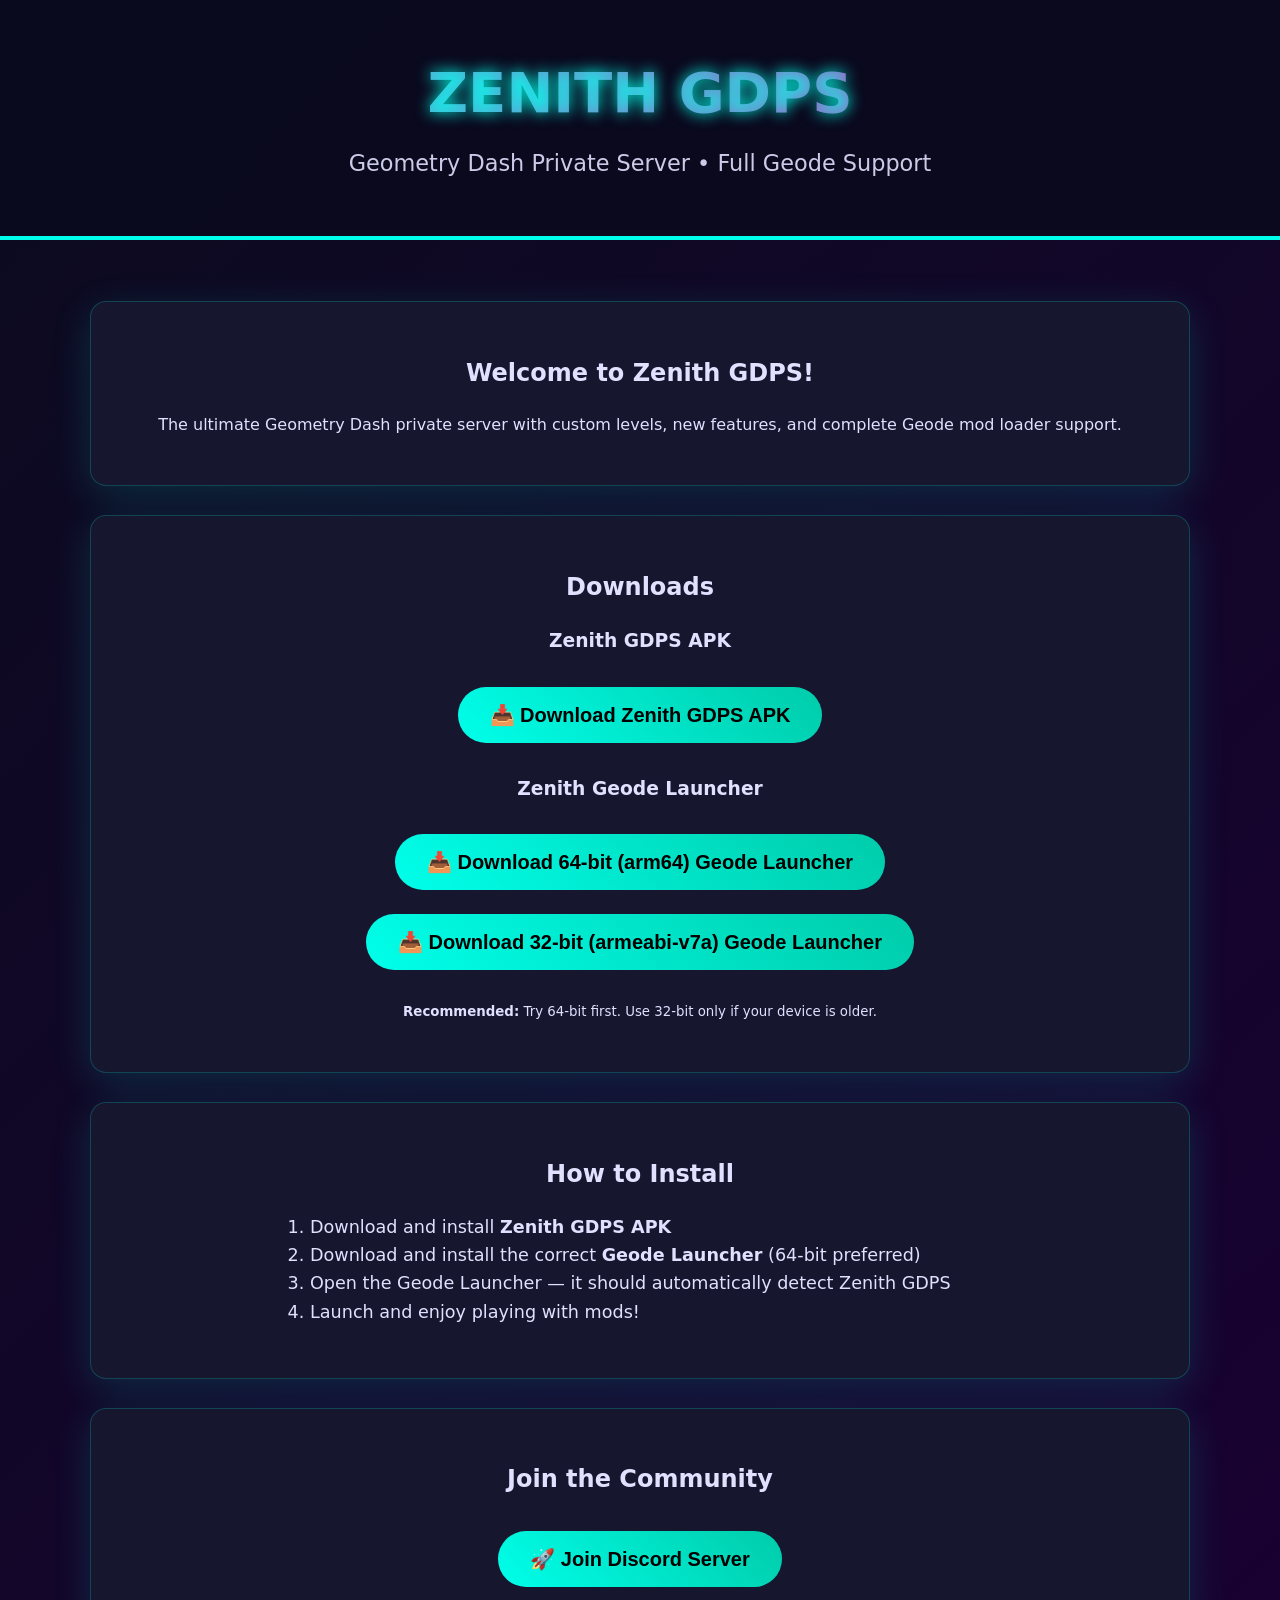
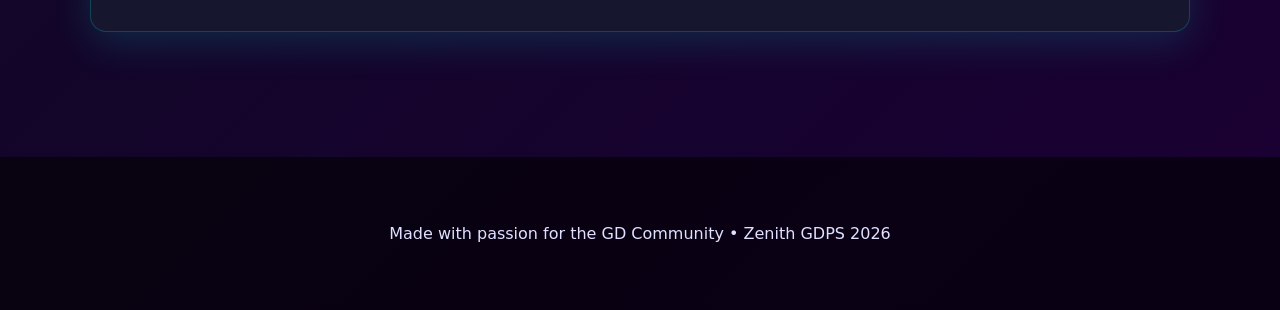
==== index.html @ c4c2c124 "Add index.html for Zenith GDPS landing page This HTML file serves as the main page for the Zenith GD" ====
<!DOCTYPE html>
<html lang="en">
<head>
  <meta charset="UTF-8">
  <meta name="viewport" content="width=device-width, initial-scale=1.0">
  <title>Zenith GDPS - Geometry Dash Private Server</title>
  <style>
    :root {
      --primary: #00ffea;
      --accent: #ff00aa;
      --bg: #0b0b1f;
      --card: #16162e;
    }
    body {
      margin: 0;
      font-family: 'Segoe UI', system-ui, sans-serif;
      background: linear-gradient(135deg, #0b0b1f 0%, #1a0033 100%);
      color: #e0e0ff;
      text-align: center;
      line-height: 1.6;
    }
    header {
      background: rgba(10, 10, 30, 0.95);
      padding: 3rem 1rem 2rem;
      border-bottom: 4px solid var(--primary);
    }
    h1 {
      font-size: 3.5rem;
      margin: 0;
      background: linear-gradient(90deg, var(--primary), var(--accent));
      -webkit-background-clip: text;
      -webkit-text-fill-color: transparent;
    }
    .tagline { font-size: 1.4rem; margin-top: 0.5rem; opacity: 0.9; }

    .container { max-width: 1100px; margin: 0 auto; padding: 2rem 1rem; }

    .card {
      background: var(--card);
      border-radius: 16px;
      padding: 2rem;
      margin: 1.8rem auto;
      box-shadow: 0 10px 40px rgba(0, 255, 234, 0.15);
      border: 1px solid rgba(0, 255, 234, 0.2);
    }

    .download-btn {
      background: linear-gradient(45deg, var(--primary), #00ccaa);
      color: black;
      padding: 16px 32px;
      font-size: 1.25rem;
      font-weight: bold;
      border: none;
      border-radius: 50px;
      cursor: pointer;
      margin: 12px;
      transition: all 0.3s;
    }
    .download-btn:hover {
      transform: translateY(-5px) scale(1.05);
      box-shadow: 0 15px 30px rgba(0, 255, 234, 0.4);
    }

    footer {
      padding: 3rem 1rem;
      background: rgba(0,0,0,0.6);
      margin-top: 4rem;
    }
    .neon { text-shadow: 0 0 15px var(--primary); }
  </style>
</head>
<body>
  <header>
    <h1 class="neon">ZENITH GDPS</h1>
    <p class="tagline">Geometry Dash Private Server • Full Geode Support</p>
  </header>

  <div class="container">
    <div class="card">
      <h2>Welcome to Zenith GDPS!</h2>
      <p>The ultimate Geometry Dash private server with custom levels, new features, and complete Geode mod loader support.</p>
    </div>

    <div class="card">
      <h2>Downloads</h2>
      
      <h3>Zenith GDPS APK</h3>
      <a href="https://github.com/JigglerRizzles09/ZGeode/releases/download/Geode/Zenith_GDPS.apk" download>
        <button class="download-btn">📥 Download Zenith GDPS APK</button>
      </a>

      <h3>Zenith Geode Launcher</h3>
      <a href="https://github.com/JigglerRizzles09/ZGeode/releases/download/Geode/app-arm64-v8a-debug.apk" download>
        <button class="download-btn">📥 Download 64-bit (arm64) Geode Launcher</button>
      </a>
      <a href="https://github.com/JigglerRizzles09/ZGeode/releases/download/Geode/app-armeabi-v7a-debug.apk" download>
        <button class="download-btn">📥 Download 32-bit (armeabi-v7a) Geode Launcher</button>
      </a>

      <p><small><strong>Recommended:</strong> Try 64-bit first. Use 32-bit only if your device is older.</small></p>
    </div>

    <div class="card">
      <h2>How to Install</h2>
      <ol style="text-align: left; max-width: 700px; margin: 20px auto; font-size: 1.1rem;">
        <li>Download and install <strong>Zenith GDPS APK</strong></li>
        <li>Download and install the correct <strong>Geode Launcher</strong> (64-bit preferred)</li>
        <li>Open the Geode Launcher — it should automatically detect Zenith GDPS</li>
        <li>Launch and enjoy playing with mods!</li>
      </ol>
    </div>

    <div class="card">
      <h2>Join the Community</h2>
      <a href="YOUR_DISCORD_LINK_HERE" target="_blank">
        <button class="download-btn">🚀 Join Discord Server</button>
      </a>
    </div>
  </div>

  <footer>
    <p>Made with passion for the GD Community • Zenith GDPS 2026</p>
  </footer>
</body>
</html>
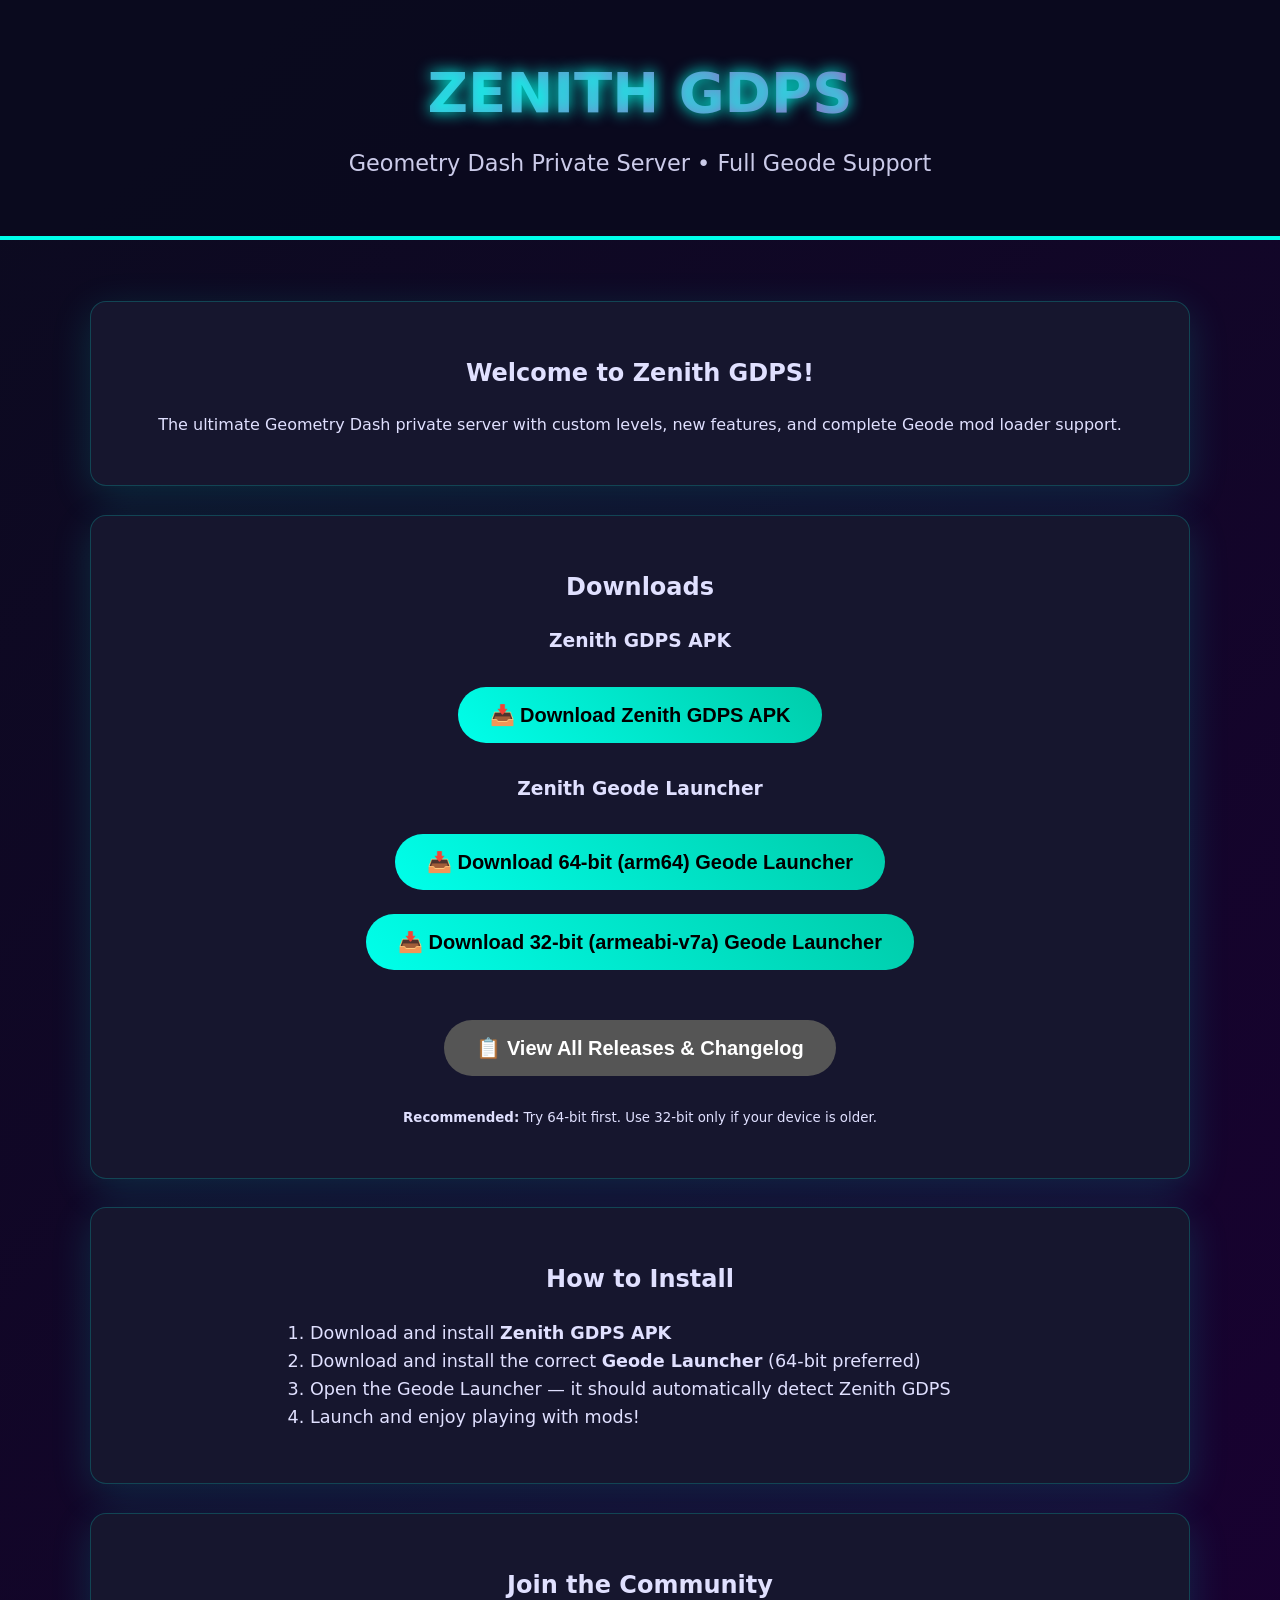
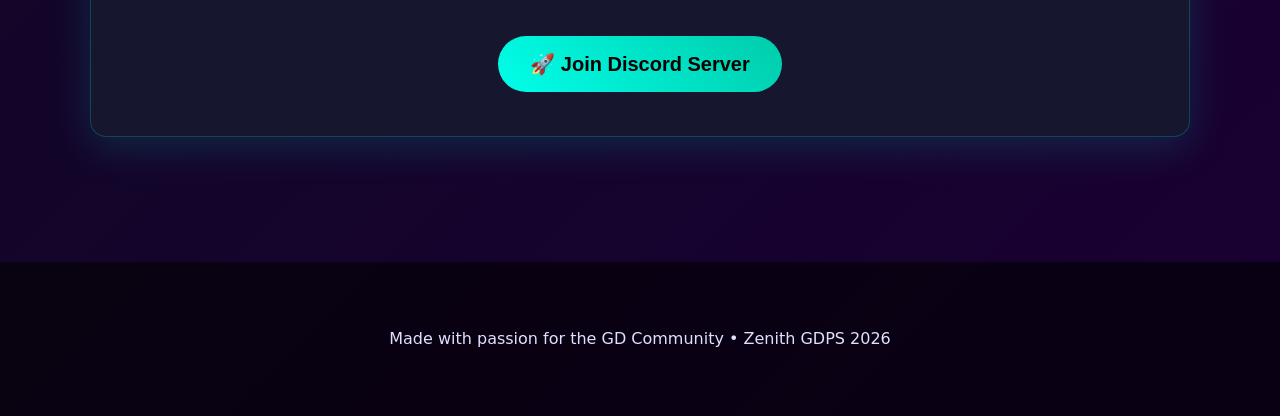
==== commit dfdcd5b1: "Update index.html" ====
--- a/index.html
+++ b/index.html
@@ -97,6 +97,11 @@
         <button class="download-btn">📥 Download 32-bit (armeabi-v7a) Geode Launcher</button>
       </a>
 
+      <br><br>
+      <a href="https://github.com/JigglerRizzles09/ZGeode/releases/tag/Geode" target="_blank">
+        <button class="download-btn" style="background: #555; color: white;">📋 View All Releases & Changelog</button>
+      </a>
+
       <p><small><strong>Recommended:</strong> Try 64-bit first. Use 32-bit only if your device is older.</small></p>
     </div>
 
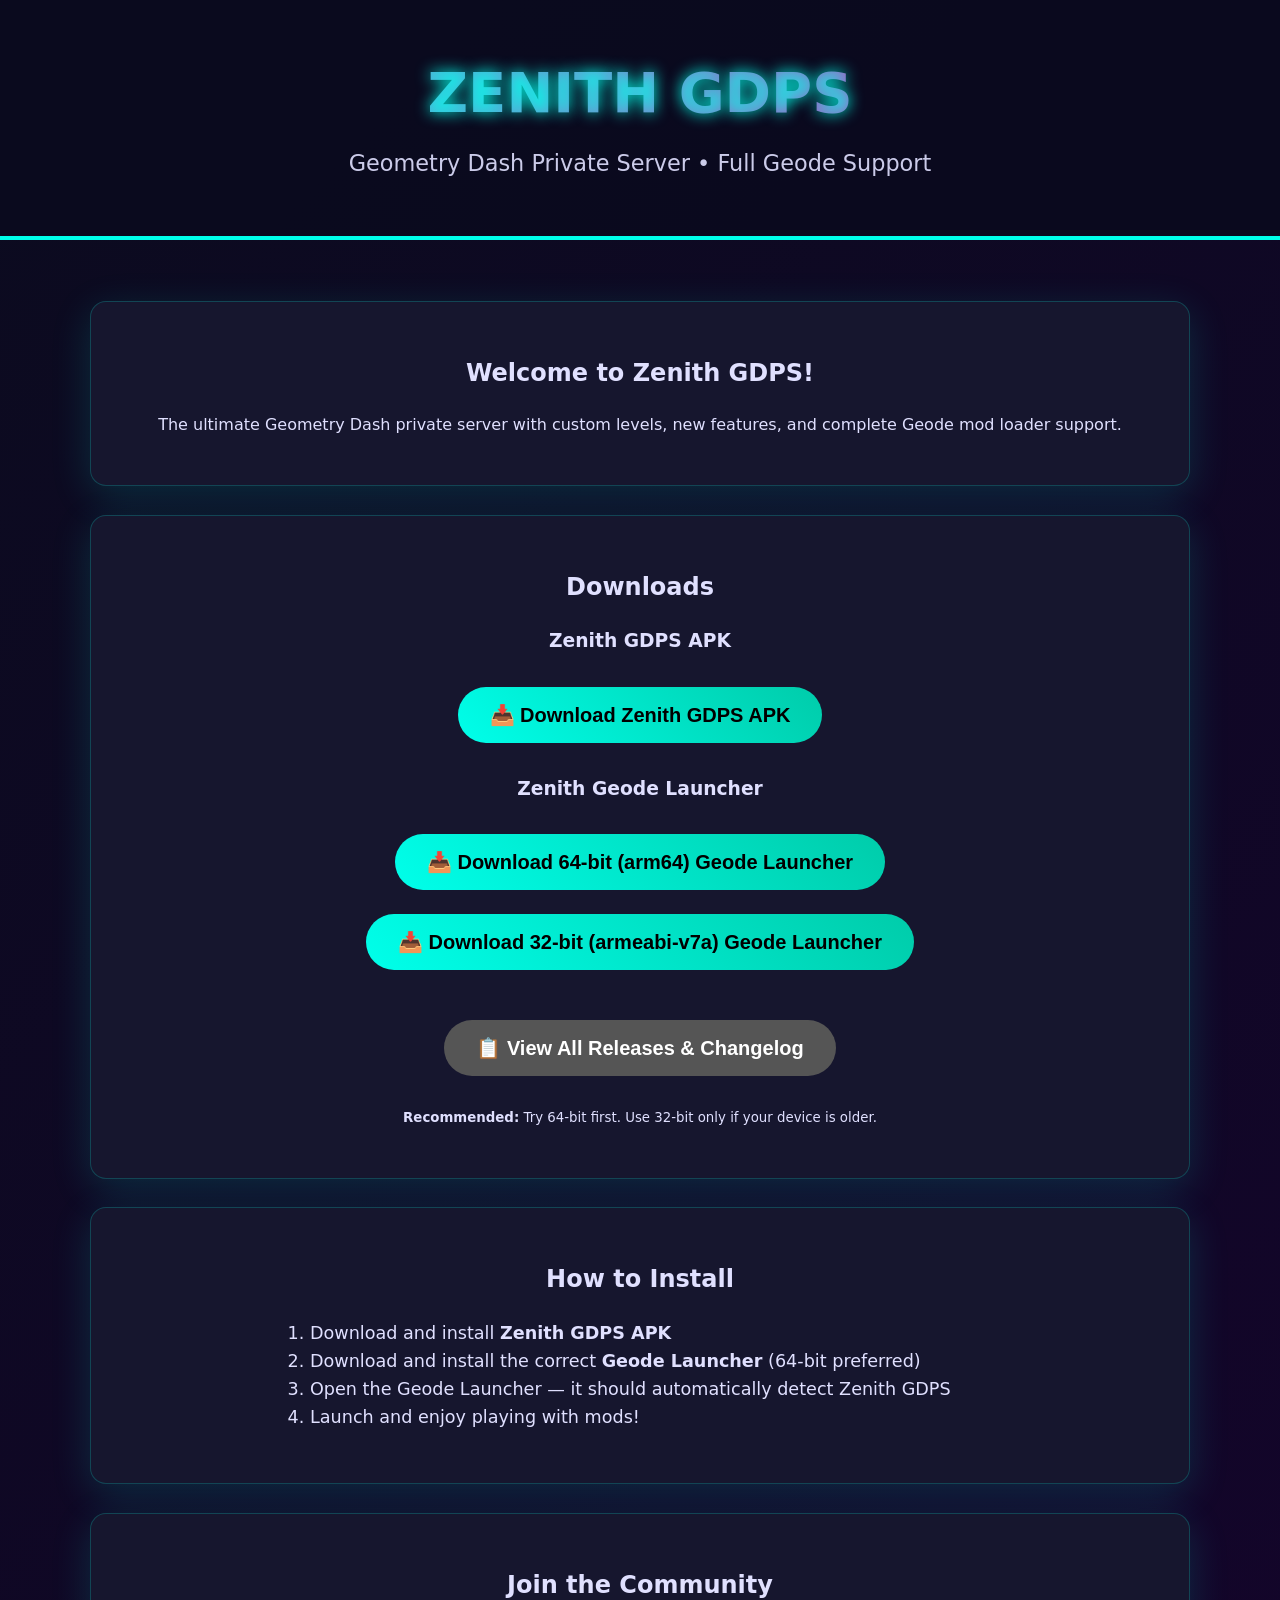
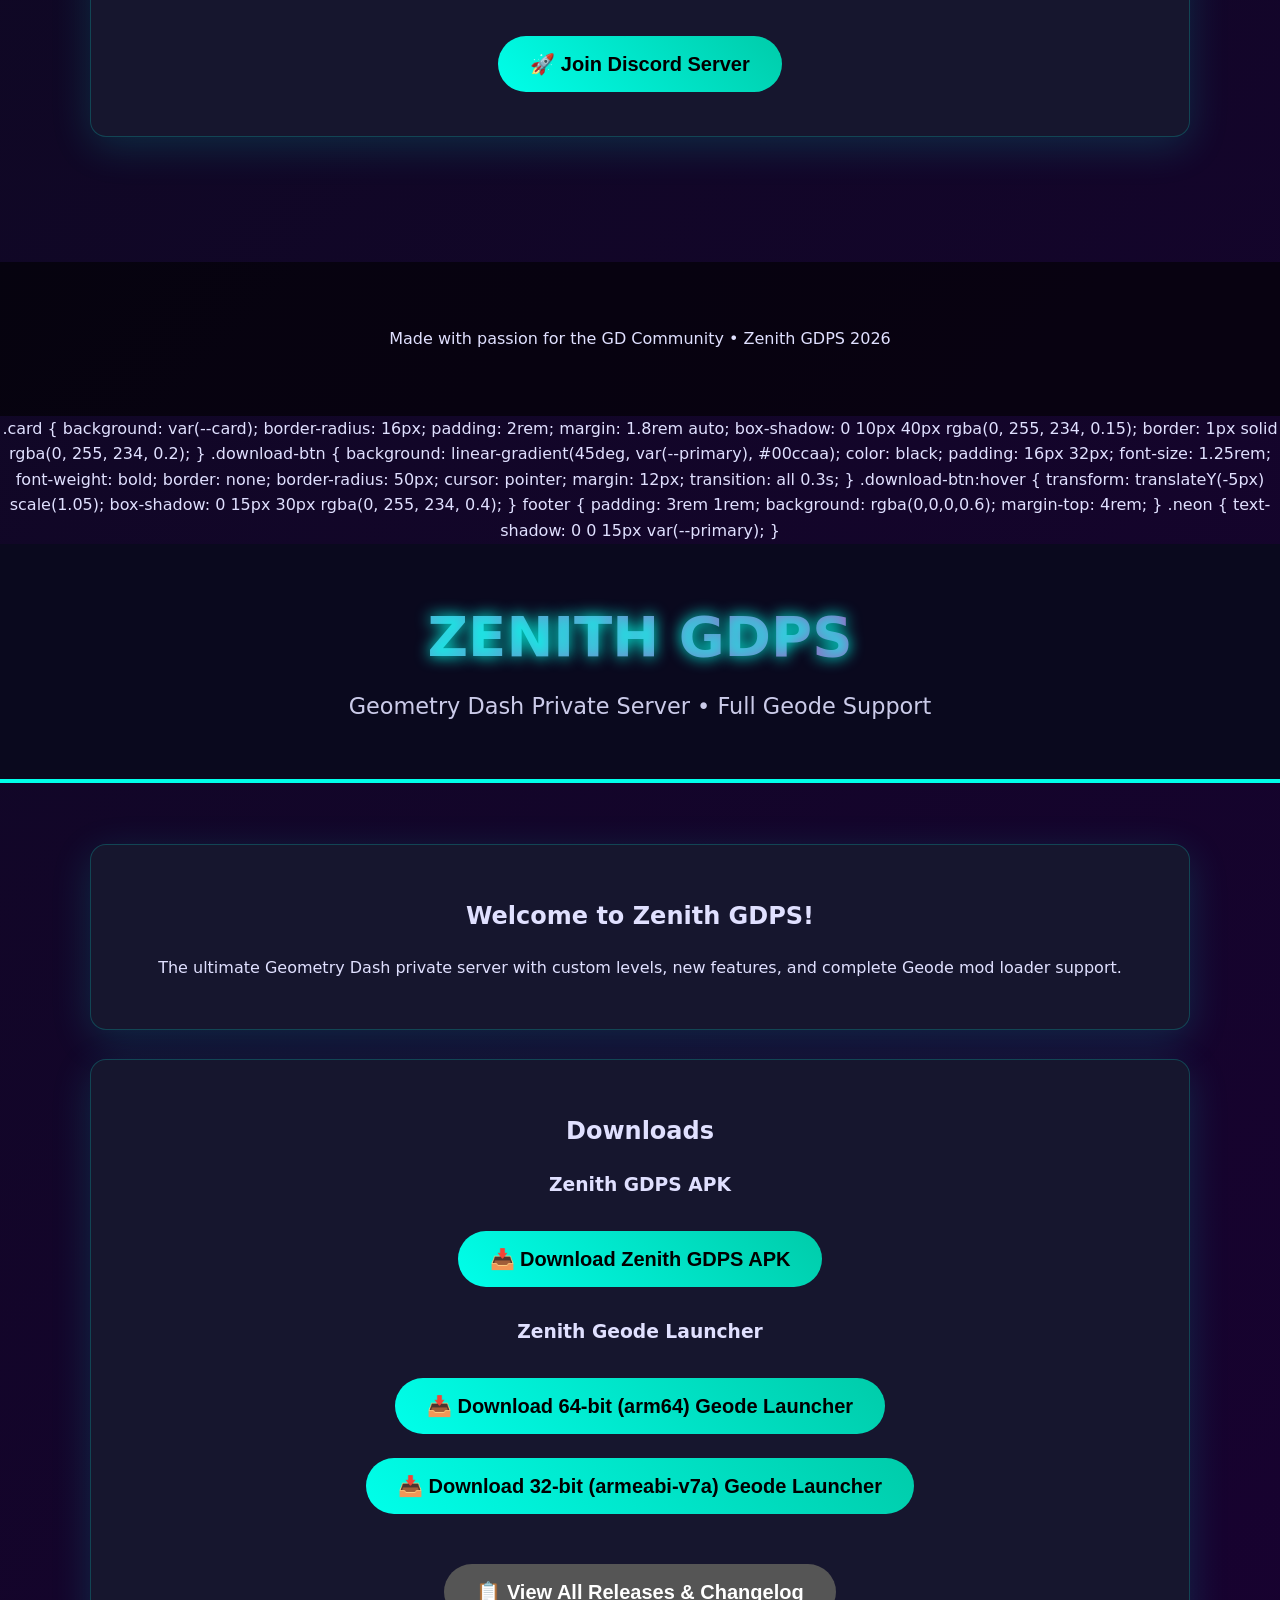
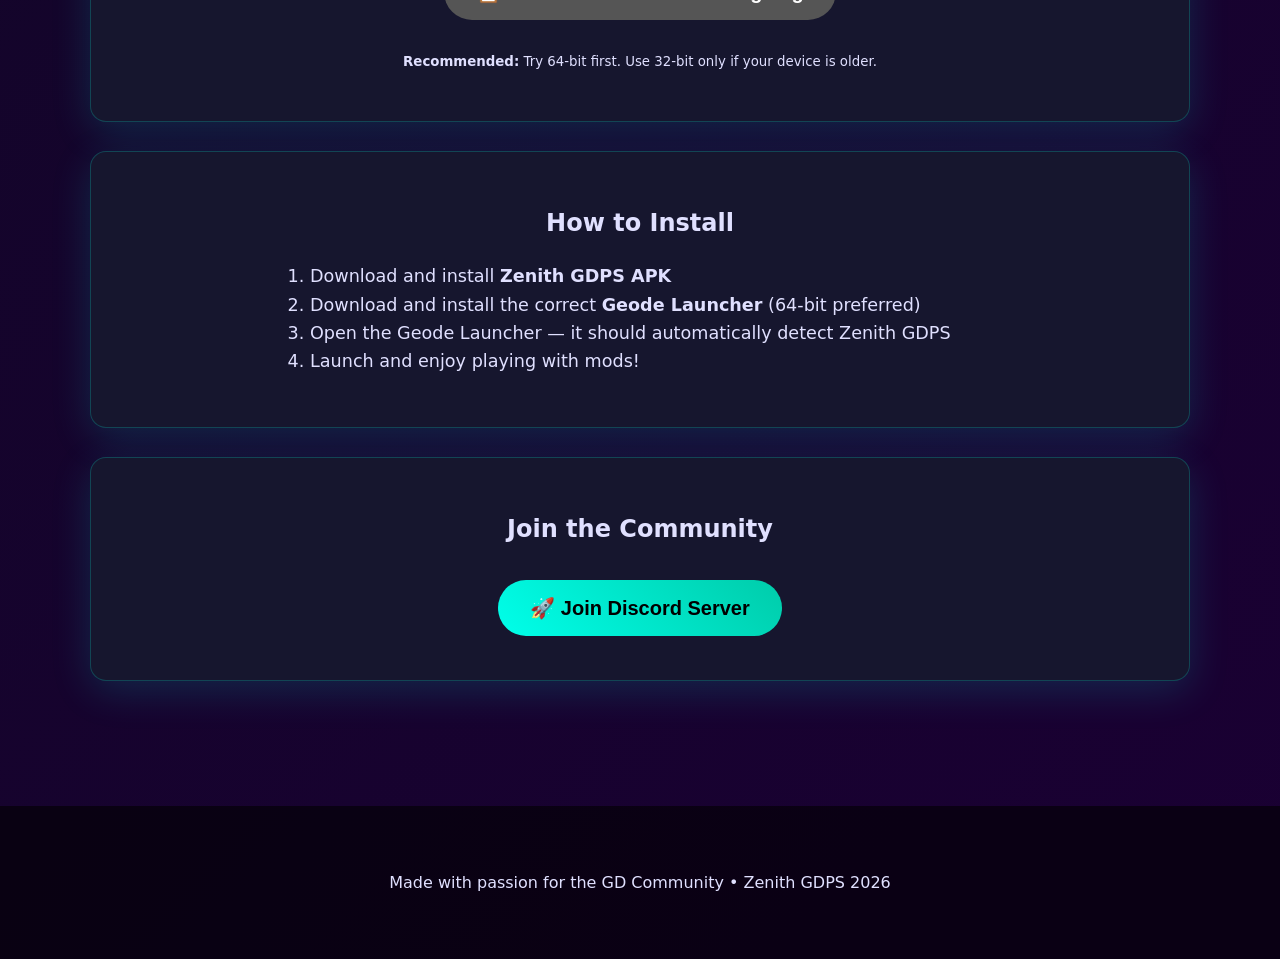
==== commit dd9c588f: "Add styling and download buttons to index.html" ====
--- a/index.html
+++ b/index.html
@@ -128,3 +128,96 @@
   </footer>
 </body>
 </html>
+    .card {
+      background: var(--card);
+      border-radius: 16px;
+      padding: 2rem;
+      margin: 1.8rem auto;
+      box-shadow: 0 10px 40px rgba(0, 255, 234, 0.15);
+      border: 1px solid rgba(0, 255, 234, 0.2);
+    }
+
+    .download-btn {
+      background: linear-gradient(45deg, var(--primary), #00ccaa);
+      color: black;
+      padding: 16px 32px;
+      font-size: 1.25rem;
+      font-weight: bold;
+      border: none;
+      border-radius: 50px;
+      cursor: pointer;
+      margin: 12px;
+      transition: all 0.3s;
+    }
+    .download-btn:hover {
+      transform: translateY(-5px) scale(1.05);
+      box-shadow: 0 15px 30px rgba(0, 255, 234, 0.4);
+    }
+
+    footer {
+      padding: 3rem 1rem;
+      background: rgba(0,0,0,0.6);
+      margin-top: 4rem;
+    }
+    .neon { text-shadow: 0 0 15px var(--primary); }
+  </style>
+</head>
+<body>
+  <header>
+    <h1 class="neon">ZENITH GDPS</h1>
+    <p class="tagline">Geometry Dash Private Server • Full Geode Support</p>
+  </header>
+
+  <div class="container">
+    <div class="card">
+      <h2>Welcome to Zenith GDPS!</h2>
+      <p>The ultimate Geometry Dash private server with custom levels, new features, and complete Geode mod loader support.</p>
+    </div>
+
+    <div class="card">
+      <h2>Downloads</h2>
+      
+      <h3>Zenith GDPS APK</h3>
+      <a href="https://github.com/JigglerRizzles09/ZGeode/releases/download/Geode/Zenith_GDPS.apk" download>
+        <button class="download-btn">📥 Download Zenith GDPS APK</button>
+      </a>
+
+      <h3>Zenith Geode Launcher</h3>
+      <a href="https://github.com/JigglerRizzles09/ZGeode/releases/download/Geode/app-arm64-v8a-debug.apk" download>
+        <button class="download-btn">📥 Download 64-bit (arm64) Geode Launcher</button>
+      </a>
+      <a href="https://github.com/JigglerRizzles09/ZGeode/releases/download/Geode/app-armeabi-v7a-debug.apk" download>
+        <button class="download-btn">📥 Download 32-bit (armeabi-v7a) Geode Launcher</button>
+      </a>
+
+      <br><br>
+      <a href="https://github.com/JigglerRizzles09/ZGeode/releases/tag/Geode" target="_blank">
+        <button class="download-btn" style="background: #555; color: white;">📋 View All Releases & Changelog</button>
+      </a>
+
+      <p><small><strong>Recommended:</strong> Try 64-bit first. Use 32-bit only if your device is older.</small></p>
+    </div>
+
+    <div class="card">
+      <h2>How to Install</h2>
+      <ol style="text-align: left; max-width: 700px; margin: 20px auto; font-size: 1.1rem;">
+        <li>Download and install <strong>Zenith GDPS APK</strong></li>
+        <li>Download and install the correct <strong>Geode Launcher</strong> (64-bit preferred)</li>
+        <li>Open the Geode Launcher — it should automatically detect Zenith GDPS</li>
+        <li>Launch and enjoy playing with mods!</li>
+      </ol>
+    </div>
+
+    <div class="card">
+      <h2>Join the Community</h2>
+      <a href="YOUR_DISCORD_LINK_HERE" target="_blank">
+        <button class="download-btn">🚀 Join Discord Server</button>
+      </a>
+    </div>
+  </div>
+
+  <footer>
+    <p>Made with passion for the GD Community • Zenith GDPS 2026</p>
+  </footer>
+</body>
+</html>
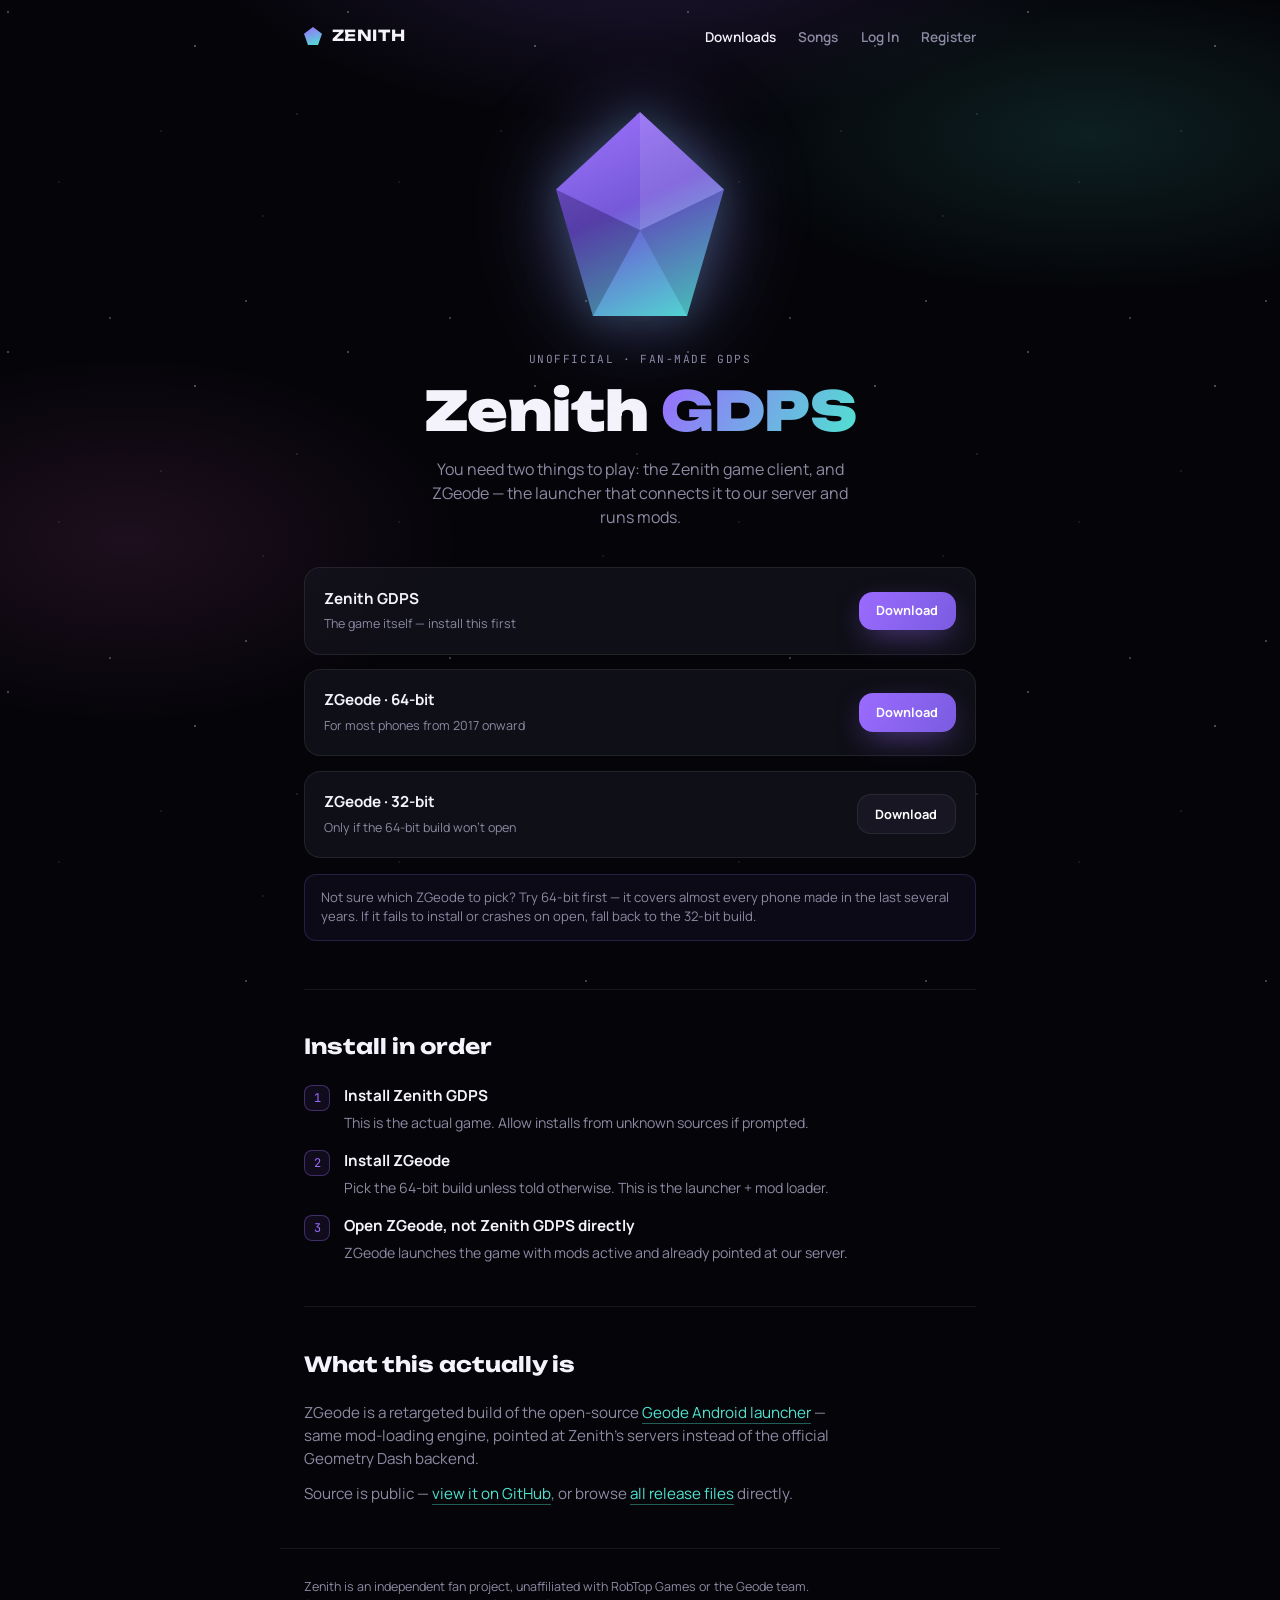
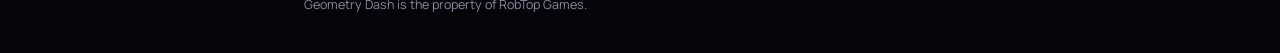
==== commit 85ea3375: "Add files via upload" ====
--- a/index.html
+++ b/index.html
@@ -1,223 +1,128 @@
 <!DOCTYPE html>
 <html lang="en">
 <head>
-  <meta charset="UTF-8">
-  <meta name="viewport" content="width=device-width, initial-scale=1.0">
-  <title>Zenith GDPS - Geometry Dash Private Server</title>
-  <style>
-    :root {
-      --primary: #00ffea;
-      --accent: #ff00aa;
-      --bg: #0b0b1f;
-      --card: #16162e;
-    }
-    body {
-      margin: 0;
-      font-family: 'Segoe UI', system-ui, sans-serif;
-      background: linear-gradient(135deg, #0b0b1f 0%, #1a0033 100%);
-      color: #e0e0ff;
-      text-align: center;
-      line-height: 1.6;
-    }
-    header {
-      background: rgba(10, 10, 30, 0.95);
-      padding: 3rem 1rem 2rem;
-      border-bottom: 4px solid var(--primary);
-    }
-    h1 {
-      font-size: 3.5rem;
-      margin: 0;
-      background: linear-gradient(90deg, var(--primary), var(--accent));
-      -webkit-background-clip: text;
-      -webkit-text-fill-color: transparent;
-    }
-    .tagline { font-size: 1.4rem; margin-top: 0.5rem; opacity: 0.9; }
-
-    .container { max-width: 1100px; margin: 0 auto; padding: 2rem 1rem; }
-
-    .card {
-      background: var(--card);
-      border-radius: 16px;
-      padding: 2rem;
-      margin: 1.8rem auto;
-      box-shadow: 0 10px 40px rgba(0, 255, 234, 0.15);
-      border: 1px solid rgba(0, 255, 234, 0.2);
-    }
-
-    .download-btn {
-      background: linear-gradient(45deg, var(--primary), #00ccaa);
-      color: black;
-      padding: 16px 32px;
-      font-size: 1.25rem;
-      font-weight: bold;
-      border: none;
-      border-radius: 50px;
-      cursor: pointer;
-      margin: 12px;
-      transition: all 0.3s;
-    }
-    .download-btn:hover {
-      transform: translateY(-5px) scale(1.05);
-      box-shadow: 0 15px 30px rgba(0, 255, 234, 0.4);
-    }
-
-    footer {
-      padding: 3rem 1rem;
-      background: rgba(0,0,0,0.6);
-      margin-top: 4rem;
-    }
-    .neon { text-shadow: 0 0 15px var(--primary); }
-  </style>
+<meta charset="UTF-8" />
+<meta name="viewport" content="width=device-width, initial-scale=1.0" />
+<title>Zenith — Downloads</title>
+<link rel="preconnect" href="https://fonts.googleapis.com">
+<link rel="preconnect" href="https://fonts.gstatic.com" crossorigin>
+<link href="https://fonts.googleapis.com/css2?family=Unbounded:wght@500;700;900&family=Manrope:wght@400;500;600;700&family=JetBrains+Mono:wght@400;500&display=swap" rel="stylesheet">
+<link rel="stylesheet" href="style.css">
 </head>
 <body>
-  <header>
-    <h1 class="neon">ZENITH GDPS</h1>
-    <p class="tagline">Geometry Dash Private Server • Full Geode Support</p>
-  </header>
 
-  <div class="container">
-    <div class="card">
-      <h2>Welcome to Zenith GDPS!</h2>
-      <p>The ultimate Geometry Dash private server with custom levels, new features, and complete Geode mod loader support.</p>
+<nav>
+  <a class="nav-brand" href="index.html">
+    <div class="nav-mark"></div>
+    <div class="nav-word">ZENITH</div>
+  </a>
+  <ul class="nav-links">
+    <li><a href="index.html" class="active">Downloads</a></li>
+    <li><a href="https://zennngdps.ps.fhgdps.com/dashboard/songs/" target="_blank" rel="noopener">Songs</a></li>
+    <li><a href="login.html">Log In</a></li>
+    <li><a href="register.html">Register</a></li>
+  </ul>
+</nav>
+
+<main>
+
+  <section class="hero">
+    <div class="crystal" aria-hidden="true">
+      <div class="crystal-inner">
+        <div class="facet-base"></div>
+        <div class="facet facet-1"></div>
+        <div class="facet facet-2"></div>
+        <div class="facet facet-3"></div>
+        <div class="facet facet-4"></div>
+      </div>
     </div>
 
-    <div class="card">
-      <h2>Downloads</h2>
-      
-      <h3>Zenith GDPS APK</h3>
-      <a href="https://github.com/JigglerRizzles09/ZGeode/releases/download/Geode/Zenith_GDPS.apk" download>
-        <button class="download-btn">📥 Download Zenith GDPS APK</button>
-      </a>
+    <p class="eyebrow">Unofficial · Fan-made GDPS</p>
+    <h1>Zenith <span>GDPS</span></h1>
+    <p class="subhead">
+      You need two things to play: the Zenith game client, and ZGeode — the launcher that
+      connects it to our server and runs mods.
+    </p>
 
-      <h3>Zenith Geode Launcher</h3>
-      <a href="https://github.com/JigglerRizzles09/ZGeode/releases/download/Geode/app-arm64-v8a-debug.apk" download>
-        <button class="download-btn">📥 Download 64-bit (arm64) Geode Launcher</button>
-      </a>
-      <a href="https://github.com/JigglerRizzles09/ZGeode/releases/download/Geode/app-armeabi-v7a-debug.apk" download>
-        <button class="download-btn">📥 Download 32-bit (armeabi-v7a) Geode Launcher</button>
-      </a>
+    <div class="downloads">
+      <div class="dl-card">
+        <div class="dl-info">
+          <strong>Zenith GDPS</strong>
+          <span>The game itself — install this first</span>
+        </div>
+        <a class="btn" href="https://github.com/JigglerRizzles09/ZGeode/releases/download/Geode/Zenith_GDPS.apk">Download</a>
+      </div>
 
-      <br><br>
-      <a href="https://github.com/JigglerRizzles09/ZGeode/releases/tag/Geode" target="_blank">
-        <button class="download-btn" style="background: #555; color: white;">📋 View All Releases & Changelog</button>
-      </a>
+      <div class="dl-card">
+        <div class="dl-info">
+          <strong>ZGeode · 64-bit</strong>
+          <span>For most phones from 2017 onward</span>
+        </div>
+        <a class="btn" href="https://github.com/JigglerRizzles09/ZGeode/releases/download/Geode/app-arm64-v8a-debug.apk">Download</a>
+      </div>
 
-      <p><small><strong>Recommended:</strong> Try 64-bit first. Use 32-bit only if your device is older.</small></p>
+      <div class="dl-card">
+        <div class="dl-info">
+          <strong>ZGeode · 32-bit</strong>
+          <span>Only if the 64-bit build won't open</span>
+        </div>
+        <a class="btn btn-secondary" href="https://github.com/JigglerRizzles09/ZGeode/releases/download/Geode/app-armeabi-v7a-debug.apk">Download</a>
+      </div>
     </div>
 
-    <div class="card">
-      <h2>How to Install</h2>
-      <ol style="text-align: left; max-width: 700px; margin: 20px auto; font-size: 1.1rem;">
-        <li>Download and install <strong>Zenith GDPS APK</strong></li>
-        <li>Download and install the correct <strong>Geode Launcher</strong> (64-bit preferred)</li>
-        <li>Open the Geode Launcher — it should automatically detect Zenith GDPS</li>
-        <li>Launch and enjoy playing with mods!</li>
-      </ol>
-    </div>
+    <p class="note">
+      Not sure which ZGeode to pick? Try 64-bit first — it covers almost every phone made in the
+      last several years. If it fails to install or crashes on open, fall back to the 32-bit build.
+    </p>
+  </section>
 
-    <div class="card">
-      <h2>Join the Community</h2>
-      <a href="YOUR_DISCORD_LINK_HERE" target="_blank">
-        <button class="download-btn">🚀 Join Discord Server</button>
-      </a>
-    </div>
-  </div>
+  <section class="block">
+    <h2>Install in order</h2>
+    <ol class="steps">
+      <li>
+        <span class="step-num">1</span>
+        <span class="step-text">
+          <strong>Install Zenith GDPS</strong>
+          <span>This is the actual game. Allow installs from unknown sources if prompted.</span>
+        </span>
+      </li>
+      <li>
+        <span class="step-num">2</span>
+        <span class="step-text">
+          <strong>Install ZGeode</strong>
+          <span>Pick the 64-bit build unless told otherwise. This is the launcher + mod loader.</span>
+        </span>
+      </li>
+      <li>
+        <span class="step-num">3</span>
+        <span class="step-text">
+          <strong>Open ZGeode, not Zenith GDPS directly</strong>
+          <span>ZGeode launches the game with mods active and already pointed at our server.</span>
+        </span>
+      </li>
+    </ol>
+  </section>
 
-  <footer>
-    <p>Made with passion for the GD Community • Zenith GDPS 2026</p>
-  </footer>
+  <section class="block about">
+    <h2>What this actually is</h2>
+    <p>
+      ZGeode is a retargeted build of the open-source <a href="https://github.com/geode-sdk/android-launcher" target="_blank" rel="noopener">Geode Android launcher</a> —
+      same mod-loading engine, pointed at Zenith's servers instead of the official Geometry Dash backend.
+    </p>
+    <p>
+      Source is public — <a href="https://github.com/JigglerRizzles09/ZGeode" target="_blank" rel="noopener">view it on GitHub</a>,
+      or browse <a href="https://github.com/JigglerRizzles09/ZGeode/releases/tag/Geode" target="_blank" rel="noopener">all release files</a> directly.
+    </p>
+  </section>
+
+</main>
+
+<footer>
+  <p>
+    Zenith is an independent fan project, unaffiliated with RobTop Games or the Geode team.
+    Geometry Dash is the property of RobTop Games.
+  </p>
+</footer>
+
 </body>
 </html>
-    .card {
-      background: var(--card);
-      border-radius: 16px;
-      padding: 2rem;
-      margin: 1.8rem auto;
-      box-shadow: 0 10px 40px rgba(0, 255, 234, 0.15);
-      border: 1px solid rgba(0, 255, 234, 0.2);
-    }
-
-    .download-btn {
-      background: linear-gradient(45deg, var(--primary), #00ccaa);
-      color: black;
-      padding: 16px 32px;
-      font-size: 1.25rem;
-      font-weight: bold;
-      border: none;
-      border-radius: 50px;
-      cursor: pointer;
-      margin: 12px;
-      transition: all 0.3s;
-    }
-    .download-btn:hover {
-      transform: translateY(-5px) scale(1.05);
-      box-shadow: 0 15px 30px rgba(0, 255, 234, 0.4);
-    }
-
-    footer {
-      padding: 3rem 1rem;
-      background: rgba(0,0,0,0.6);
-      margin-top: 4rem;
-    }
-    .neon { text-shadow: 0 0 15px var(--primary); }
-  </style>
-</head>
-<body>
-  <header>
-    <h1 class="neon">ZENITH GDPS</h1>
-    <p class="tagline">Geometry Dash Private Server • Full Geode Support</p>
-  </header>
-
-  <div class="container">
-    <div class="card">
-      <h2>Welcome to Zenith GDPS!</h2>
-      <p>The ultimate Geometry Dash private server with custom levels, new features, and complete Geode mod loader support.</p>
-    </div>
-
-    <div class="card">
-      <h2>Downloads</h2>
-      
-      <h3>Zenith GDPS APK</h3>
-      <a href="https://github.com/JigglerRizzles09/ZGeode/releases/download/Geode/Zenith_GDPS.apk" download>
-        <button class="download-btn">📥 Download Zenith GDPS APK</button>
-      </a>
-
-      <h3>Zenith Geode Launcher</h3>
-      <a href="https://github.com/JigglerRizzles09/ZGeode/releases/download/Geode/app-arm64-v8a-debug.apk" download>
-        <button class="download-btn">📥 Download 64-bit (arm64) Geode Launcher</button>
-      </a>
-      <a href="https://github.com/JigglerRizzles09/ZGeode/releases/download/Geode/app-armeabi-v7a-debug.apk" download>
-        <button class="download-btn">📥 Download 32-bit (armeabi-v7a) Geode Launcher</button>
-      </a>
-
-      <br><br>
-      <a href="https://github.com/JigglerRizzles09/ZGeode/releases/tag/Geode" target="_blank">
-        <button class="download-btn" style="background: #555; color: white;">📋 View All Releases & Changelog</button>
-      </a>
-
-      <p><small><strong>Recommended:</strong> Try 64-bit first. Use 32-bit only if your device is older.</small></p>
-    </div>
-
-    <div class="card">
-      <h2>How to Install</h2>
-      <ol style="text-align: left; max-width: 700px; margin: 20px auto; font-size: 1.1rem;">
-        <li>Download and install <strong>Zenith GDPS APK</strong></li>
-        <li>Download and install the correct <strong>Geode Launcher</strong> (64-bit preferred)</li>
-        <li>Open the Geode Launcher — it should automatically detect Zenith GDPS</li>
-        <li>Launch and enjoy playing with mods!</li>
-      </ol>
-    </div>
-
-    <div class="card">
-      <h2>Join the Community</h2>
-      <a href="YOUR_DISCORD_LINK_HERE" target="_blank">
-        <button class="download-btn">🚀 Join Discord Server</button>
-      </a>
-    </div>
-  </div>
-
-  <footer>
-    <p>Made with passion for the GD Community • Zenith GDPS 2026</p>
-  </footer>
-</body>
-</html>
--- a/style.css
+++ b/style.css
@@ -0,0 +1,448 @@
+:root {
+  --bg-base: #050509;
+  --bg-elevated: rgba(21,20,31,0.7);
+  --bg-elevated-2: rgba(28,26,41,0.7);
+  --violet: #9b6bff;
+  --cyan: #4fe3d0;
+  --gold: #ffc857;
+  --red: #ff6b6b;
+  --nebula-pink: #ff6bd6;
+  --text-primary: #f4f2fa;
+  --text-muted: #8d8aa3;
+  --hairline: rgba(255,255,255,0.08);
+}
+
+* { margin: 0; padding: 0; box-sizing: border-box; }
+
+html { scroll-behavior: smooth; }
+
+body {
+  background: var(--bg-base);
+  color: var(--text-primary);
+  font-family: 'Manrope', sans-serif;
+  line-height: 1.5;
+  overflow-x: hidden;
+  min-height: 100vh;
+}
+
+body::before {
+  content: '';
+  position: fixed;
+  inset: 0;
+  background:
+    radial-gradient(ellipse 60% 40% at 50% -10%, rgba(155,107,255,0.20), transparent 60%),
+    radial-gradient(ellipse 50% 30% at 85% 15%, rgba(79,227,208,0.12), transparent 60%),
+    radial-gradient(ellipse 45% 35% at 10% 60%, rgba(255,107,214,0.10), transparent 60%);
+  pointer-events: none;
+  z-index: 0;
+}
+
+body::after {
+  content: '';
+  position: fixed;
+  inset: -10%;
+  background-image:
+    radial-gradient(1.4px 1.4px at 10% 15%, rgba(255,255,255,0.9), transparent),
+    radial-gradient(1px 1px at 25% 60%, rgba(255,255,255,0.6), transparent),
+    radial-gradient(1.6px 1.6px at 40% 30%, rgba(255,255,255,0.85), transparent),
+    radial-gradient(1px 1px at 55% 80%, rgba(255,255,255,0.5), transparent),
+    radial-gradient(1.4px 1.4px at 70% 20%, rgba(255,255,255,0.8), transparent),
+    radial-gradient(1px 1px at 85% 65%, rgba(255,255,255,0.55), transparent),
+    radial-gradient(1.6px 1.6px at 95% 40%, rgba(255,255,255,0.9), transparent),
+    radial-gradient(1px 1px at 15% 90%, rgba(255,255,255,0.5), transparent);
+  background-repeat: repeat;
+  background-size: 340px 340px;
+  opacity: 0.55;
+  pointer-events: none;
+  z-index: 0;
+  animation: twinkle 6s ease-in-out infinite, drift 140s linear infinite;
+}
+
+@keyframes twinkle {
+  0%, 100% { opacity: 0.4; }
+  50% { opacity: 0.7; }
+}
+
+@keyframes drift {
+  from { background-position: 0 0; }
+  to { background-position: -340px 340px; }
+}
+
+@media (prefers-reduced-motion: reduce) {
+  body::after { animation: none; }
+}
+
+/* ---------- nav ---------- */
+
+nav {
+  position: relative;
+  z-index: 2;
+  display: flex;
+  align-items: center;
+  justify-content: space-between;
+  gap: 0.6rem;
+  padding: 1.5rem;
+  max-width: 720px;
+  margin: 0 auto;
+}
+
+.nav-brand {
+  display: flex;
+  align-items: center;
+  gap: 0.6rem;
+  text-decoration: none;
+}
+
+.nav-mark {
+  width: 18px; height: 18px;
+  clip-path: polygon(50% 0%, 100% 38%, 78% 100%, 22% 100%, 0% 38%);
+  background: linear-gradient(160deg, var(--violet), var(--cyan));
+  flex-shrink: 0;
+}
+
+.nav-word {
+  font-family: 'Unbounded', sans-serif;
+  font-weight: 700;
+  font-size: 0.95rem;
+  letter-spacing: 0.04em;
+  color: var(--text-primary);
+}
+
+.nav-links {
+  display: flex;
+  gap: 1.4rem;
+  list-style: none;
+}
+
+.nav-links a {
+  font-size: 0.85rem;
+  color: var(--text-muted);
+  text-decoration: none;
+  font-weight: 600;
+}
+
+.nav-links a:hover, .nav-links a.active {
+  color: var(--text-primary);
+}
+
+main {
+  position: relative;
+  z-index: 1;
+  max-width: 720px;
+  margin: 0 auto;
+  padding: 0 1.5rem;
+}
+
+/* ---------- hero ---------- */
+
+.hero {
+  text-align: center;
+  padding: 2.5rem 0 3rem;
+}
+
+.crystal {
+  width: 168px;
+  height: 204px;
+  margin: 0 auto 2.2rem;
+  position: relative;
+  perspective: 600px;
+}
+
+.crystal-inner {
+  width: 100%;
+  height: 100%;
+  position: relative;
+  transform-style: preserve-3d;
+  animation: tilt 7s ease-in-out infinite;
+  filter: drop-shadow(0 0 46px rgba(155,107,255,0.4)) drop-shadow(0 0 18px rgba(79,227,208,0.25));
+}
+
+@keyframes tilt {
+  0%, 100% { transform: rotateY(-9deg) rotateX(2deg); }
+  50% { transform: rotateY(9deg) rotateX(-2deg); }
+}
+
+@media (prefers-reduced-motion: reduce) {
+  .crystal-inner { animation: none; }
+}
+
+.facet-base {
+  position: absolute; inset: 0;
+  clip-path: polygon(50% 0%, 100% 38%, 78% 100%, 22% 100%, 0% 38%);
+  background: linear-gradient(155deg, var(--violet) 0%, #6d4fd6 45%, var(--cyan) 100%);
+}
+
+.facet { position: absolute; inset: 0; }
+.facet-1 { clip-path: polygon(50% 0%, 100% 38%, 50% 58%); background: rgba(255,255,255,0.16); }
+.facet-2 { clip-path: polygon(50% 0%, 50% 58%, 0% 38%); background: rgba(255,255,255,0.06); }
+.facet-3 { clip-path: polygon(0% 38%, 50% 58%, 22% 100%); background: rgba(0,0,0,0.22); }
+.facet-4 { clip-path: polygon(100% 38%, 78% 100%, 50% 58%); background: rgba(0,0,0,0.12); }
+
+.crystal.small { width: 40px; height: 48px; margin: 0 auto 1.4rem; }
+
+.eyebrow {
+  font-family: 'JetBrains Mono', monospace;
+  font-size: 0.7rem;
+  letter-spacing: 0.14em;
+  color: var(--text-muted);
+  text-transform: uppercase;
+  margin-bottom: 0.9rem;
+}
+
+h1 {
+  font-family: 'Unbounded', sans-serif;
+  font-weight: 900;
+  font-size: clamp(2.2rem, 9vw, 3.4rem);
+  letter-spacing: -0.01em;
+  line-height: 1.05;
+}
+
+h1 span {
+  background: linear-gradient(120deg, var(--violet), var(--cyan));
+  -webkit-background-clip: text;
+  background-clip: text;
+  color: transparent;
+}
+
+.subhead {
+  color: var(--text-muted);
+  font-size: 1rem;
+  max-width: 440px;
+  margin: 1.1rem auto 0;
+}
+
+/* ---------- buttons ---------- */
+
+.btn {
+  display: inline-flex;
+  flex-direction: column;
+  align-items: center;
+  gap: 0.3rem;
+  text-decoration: none;
+  background: linear-gradient(120deg, var(--violet), #7a5ce0);
+  color: #fff;
+  font-weight: 700;
+  font-size: 0.95rem;
+  padding: 0.85rem 1.6rem;
+  border: none;
+  border-radius: 14px;
+  box-shadow: 0 10px 30px -8px rgba(155,107,255,0.55);
+  transition: transform 0.15s ease, box-shadow 0.15s ease;
+  cursor: pointer;
+  width: 100%;
+  font-family: 'Manrope', sans-serif;
+}
+
+.btn:hover, .btn:focus-visible {
+  transform: translateY(-2px);
+  box-shadow: 0 14px 36px -8px rgba(155,107,255,0.7);
+}
+
+.btn:focus-visible { outline: 2px solid var(--cyan); outline-offset: 3px; }
+
+.btn small {
+  font-family: 'JetBrains Mono', monospace;
+  font-weight: 400;
+  font-size: 0.66rem;
+  opacity: 0.75;
+}
+
+.btn-secondary {
+  background: var(--bg-elevated-2);
+  box-shadow: none;
+  border: 1px solid var(--hairline);
+}
+
+.btn-secondary:hover { box-shadow: none; }
+
+/* ---------- download cards ---------- */
+
+.downloads {
+  display: grid;
+  gap: 0.9rem;
+  margin-top: 2.4rem;
+}
+
+.dl-card {
+  background: var(--bg-elevated);
+  backdrop-filter: blur(14px);
+  -webkit-backdrop-filter: blur(14px);
+  border: 1px solid var(--hairline);
+  border-radius: 16px;
+  padding: 1.2rem;
+  text-align: left;
+  display: flex;
+  align-items: center;
+  gap: 1rem;
+}
+
+.dl-card .dl-info { flex: 1; min-width: 0; }
+
+.dl-card strong {
+  display: block;
+  font-size: 0.95rem;
+}
+
+.dl-card span {
+  color: var(--text-muted);
+  font-size: 0.78rem;
+}
+
+.dl-card .btn {
+  width: auto;
+  padding: 0.6rem 1.1rem;
+  font-size: 0.8rem;
+  flex-shrink: 0;
+}
+
+.note {
+  font-size: 0.82rem;
+  color: var(--text-muted);
+  background: rgba(155,107,255,0.06);
+  border: 1px solid rgba(155,107,255,0.2);
+  border-radius: 12px;
+  padding: 0.8rem 1rem;
+  margin-top: 1rem;
+  text-align: left;
+}
+
+/* ---------- sections ---------- */
+
+section.block {
+  border-top: 1px solid var(--hairline);
+  padding: 2.6rem 0;
+}
+
+section.block h2 {
+  font-family: 'Unbounded', sans-serif;
+  font-weight: 700;
+  font-size: 1.3rem;
+  margin-bottom: 1.4rem;
+}
+
+.steps { list-style: none; display: grid; gap: 1rem; }
+
+.steps li { display: flex; gap: 0.9rem; align-items: flex-start; }
+
+.step-num {
+  font-family: 'JetBrains Mono', monospace;
+  font-size: 0.75rem;
+  color: var(--violet);
+  border: 1px solid rgba(155,107,255,0.35);
+  background: rgba(155,107,255,0.08);
+  border-radius: 8px;
+  width: 26px; height: 26px;
+  display: flex; align-items: center; justify-content: center;
+  flex-shrink: 0;
+}
+
+.step-text strong { display: block; font-size: 0.95rem; margin-bottom: 0.15rem; }
+.step-text span { color: var(--text-muted); font-size: 0.88rem; }
+
+.about p { color: var(--text-muted); font-size: 0.95rem; max-width: 560px; }
+.about p + p { margin-top: 0.8rem; }
+.about a { color: var(--cyan); text-decoration: none; border-bottom: 1px solid rgba(79,227,208,0.4); }
+.about a:hover { border-color: var(--cyan); }
+
+/* ---------- auth pages ---------- */
+
+.auth-wrap {
+  display: flex;
+  align-items: center;
+  justify-content: center;
+  min-height: calc(100vh - 90px);
+  padding: 2rem 0;
+}
+
+.auth-card {
+  background: var(--bg-elevated);
+  backdrop-filter: blur(14px);
+  -webkit-backdrop-filter: blur(14px);
+  border: 1px solid var(--hairline);
+  border-radius: 20px;
+  padding: 2.2rem;
+  width: 100%;
+  max-width: 380px;
+  text-align: center;
+}
+
+.auth-card h1 {
+  font-size: 1.6rem;
+  margin-bottom: 0.4rem;
+}
+
+.auth-card .subhead {
+  font-size: 0.88rem;
+  margin-bottom: 1.8rem;
+}
+
+.field {
+  text-align: left;
+  margin-bottom: 1.1rem;
+}
+
+.field label {
+  display: block;
+  font-size: 0.78rem;
+  font-weight: 600;
+  color: var(--text-muted);
+  margin-bottom: 0.4rem;
+}
+
+.field input {
+  width: 100%;
+  background: var(--bg-base);
+  border: 1px solid var(--hairline);
+  border-radius: 10px;
+  padding: 0.7rem 0.85rem;
+  color: var(--text-primary);
+  font-family: 'Manrope', sans-serif;
+  font-size: 0.92rem;
+}
+
+.field input:focus {
+  outline: none;
+  border-color: var(--violet);
+  box-shadow: 0 0 0 3px rgba(155,107,255,0.15);
+}
+
+.form-status {
+  font-size: 0.82rem;
+  border-radius: 10px;
+  padding: 0.7rem 0.85rem;
+  margin-bottom: 1.1rem;
+  display: none;
+  text-align: left;
+}
+
+.form-status.show { display: block; }
+.form-status.warn { background: rgba(255,200,87,0.08); border: 1px solid rgba(255,200,87,0.3); color: var(--gold); }
+.form-status.error { background: rgba(255,107,107,0.08); border: 1px solid rgba(255,107,107,0.3); color: var(--red); }
+.form-status.ok { background: rgba(79,227,208,0.08); border: 1px solid rgba(79,227,208,0.3); color: var(--cyan); }
+
+.auth-switch {
+  margin-top: 1.4rem;
+  font-size: 0.85rem;
+  color: var(--text-muted);
+}
+
+.auth-switch a { color: var(--cyan); text-decoration: none; font-weight: 600; }
+
+/* ---------- footer ---------- */
+
+footer {
+  position: relative;
+  z-index: 1;
+  border-top: 1px solid var(--hairline);
+  padding: 1.8rem 1.5rem 2.4rem;
+  max-width: 720px;
+  margin: 0 auto;
+}
+
+footer p { color: var(--text-muted); font-size: 0.78rem; max-width: 520px; }
+footer a { color: var(--text-muted); text-decoration: underline; text-underline-offset: 2px; }
+
+@media (max-width: 420px) {
+  .dl-card { flex-direction: column; align-items: stretch; text-align: center; }
+  .dl-card .btn { width: 100%; }
+}
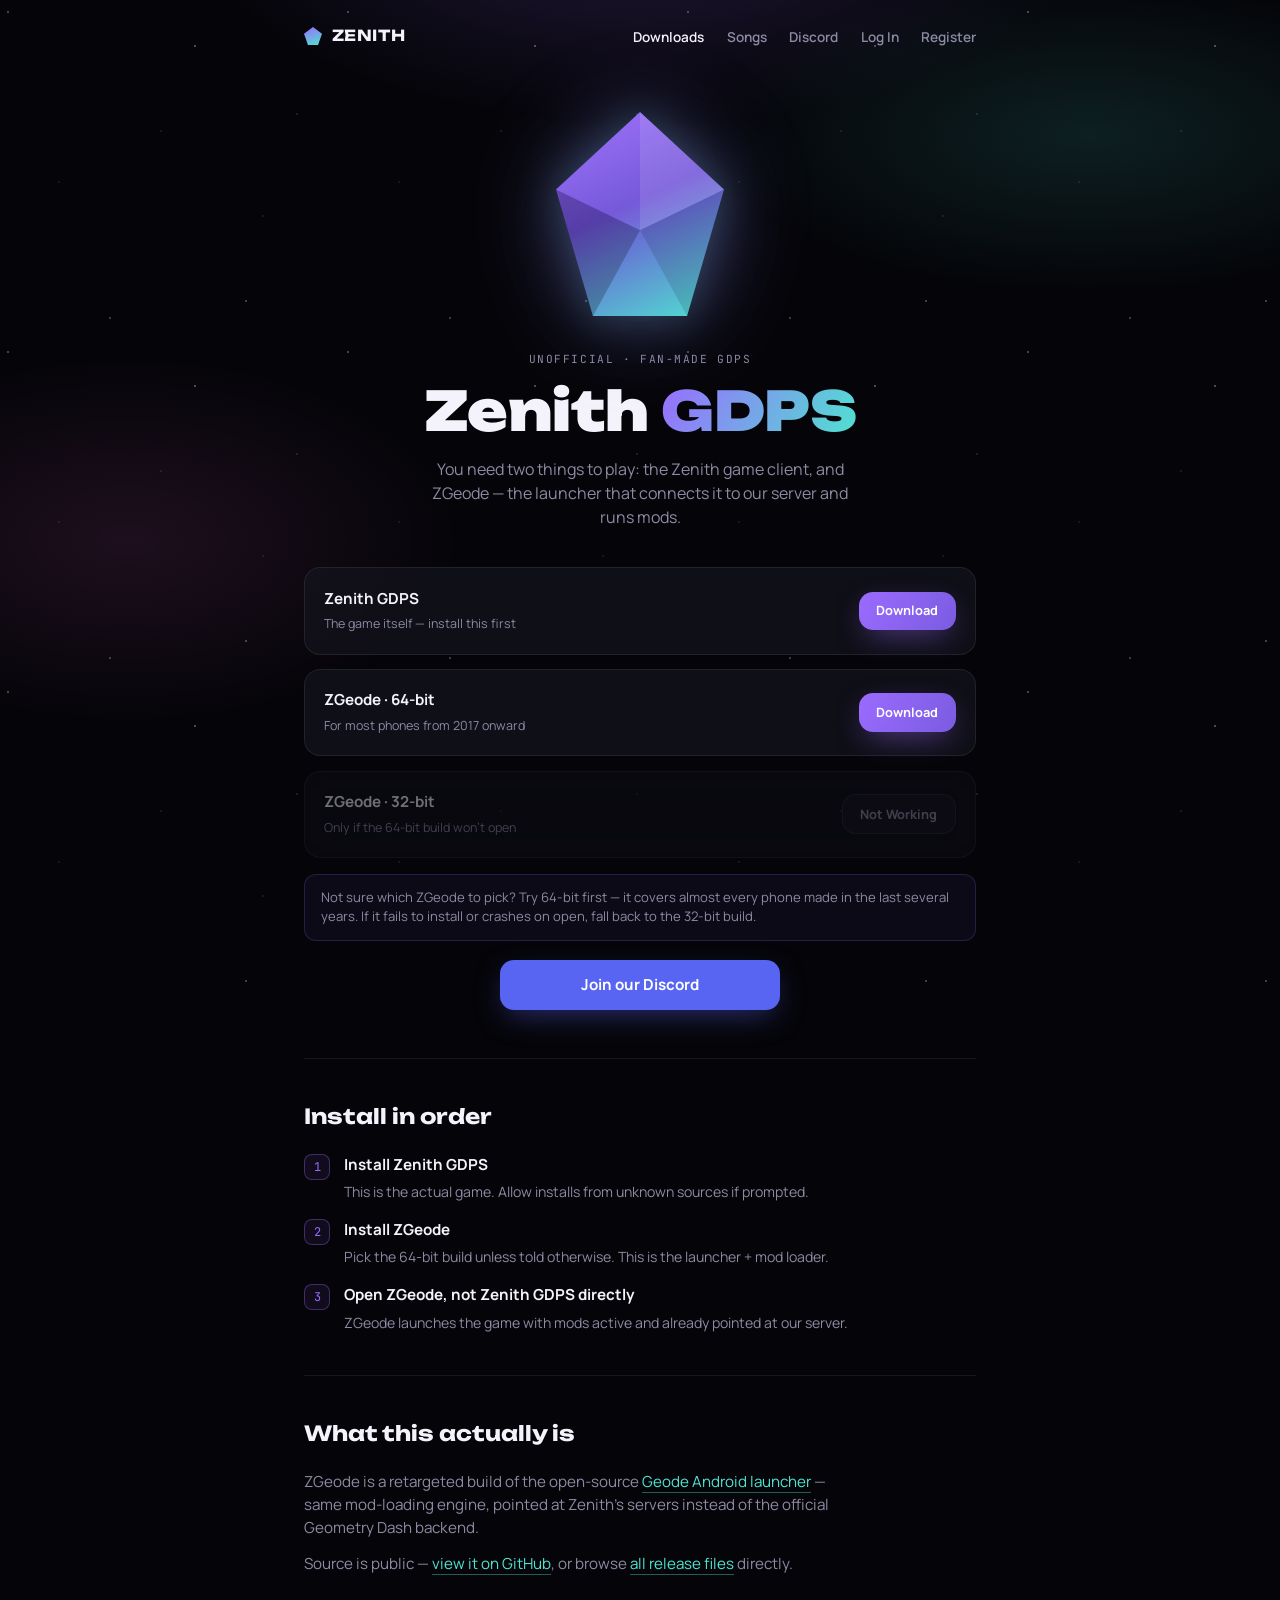
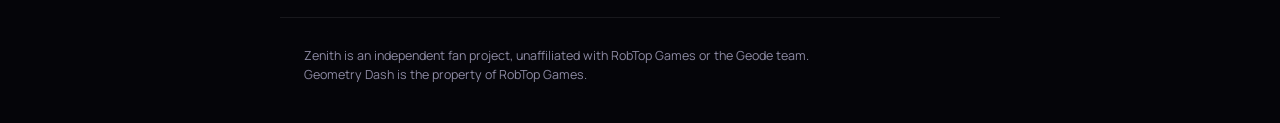
==== commit 9a0ba7c1: "Add files via upload" ====
--- a/index.html
+++ b/index.html
@@ -19,6 +19,7 @@
   <ul class="nav-links">
     <li><a href="index.html" class="active">Downloads</a></li>
     <li><a href="https://zennngdps.ps.fhgdps.com/dashboard/songs/" target="_blank" rel="noopener">Songs</a></li>
+    <li><a href="https://discord.gg/XNwGEKSRc" target="_blank" rel="noopener">Discord</a></li>
     <li><a href="login.html">Log In</a></li>
     <li><a href="register.html">Register</a></li>
   </ul>
@@ -50,7 +51,7 @@
           <strong>Zenith GDPS</strong>
           <span>The game itself — install this first</span>
         </div>
-        <a class="btn" href="https://github.com/JigglerRizzles09/ZGeode/releases/download/Geode/Zenith_GDPS.apk">Download</a>
+        <a class="btn" href="https://github.com/JigglerRizzles09/ZGeode/releases/download/ZGeode/Zenith.GDPS_signed_mod.apk">Download</a>
       </div>
 
       <div class="dl-card">
@@ -58,15 +59,15 @@
           <strong>ZGeode · 64-bit</strong>
           <span>For most phones from 2017 onward</span>
         </div>
-        <a class="btn" href="https://github.com/JigglerRizzles09/ZGeode/releases/download/Geode/app-arm64-v8a-debug.apk">Download</a>
+        <a class="btn" href="https://github.com/JigglerRizzles09/ZGeode/releases/download/ZGeode/app-arm64-v8a-debug_mod_sign.apk">Download</a>
       </div>
 
-      <div class="dl-card">
+      <div class="dl-card disabled">
         <div class="dl-info">
           <strong>ZGeode · 32-bit</strong>
           <span>Only if the 64-bit build won't open</span>
         </div>
-        <a class="btn btn-secondary" href="https://github.com/JigglerRizzles09/ZGeode/releases/download/Geode/app-armeabi-v7a-debug.apk">Download</a>
+        <span class="btn btn-secondary btn-disabled" aria-disabled="true">Not Working</span>
       </div>
     </div>
 
@@ -74,6 +75,8 @@
       Not sure which ZGeode to pick? Try 64-bit first — it covers almost every phone made in the
       last several years. If it fails to install or crashes on open, fall back to the 32-bit build.
     </p>
+
+    <a class="btn btn-discord" style="margin-top: 1.2rem; max-width: 280px;" href="https://discord.gg/XNwGEKSRc" target="_blank" rel="noopener">Join our Discord</a>
   </section>
 
   <section class="block">
--- a/style.css
+++ b/style.css
@@ -255,6 +255,15 @@
 
 .btn-secondary:hover { box-shadow: none; }
 
+.btn-discord {
+  background: #5865f2;
+  box-shadow: 0 10px 30px -8px rgba(88,101,242,0.5);
+}
+
+.btn-discord:hover, .btn-discord:focus-visible {
+  box-shadow: 0 14px 36px -8px rgba(88,101,242,0.65);
+}
+
 /* ---------- download cards ---------- */
 
 .downloads {
@@ -295,6 +304,16 @@
   flex-shrink: 0;
 }
 
+.dl-card.disabled {
+  opacity: 0.45;
+}
+
+.btn-disabled {
+  cursor: not-allowed;
+  pointer-events: none;
+  box-shadow: none;
+}
+
 .note {
   font-size: 0.82rem;
   color: var(--text-muted);
